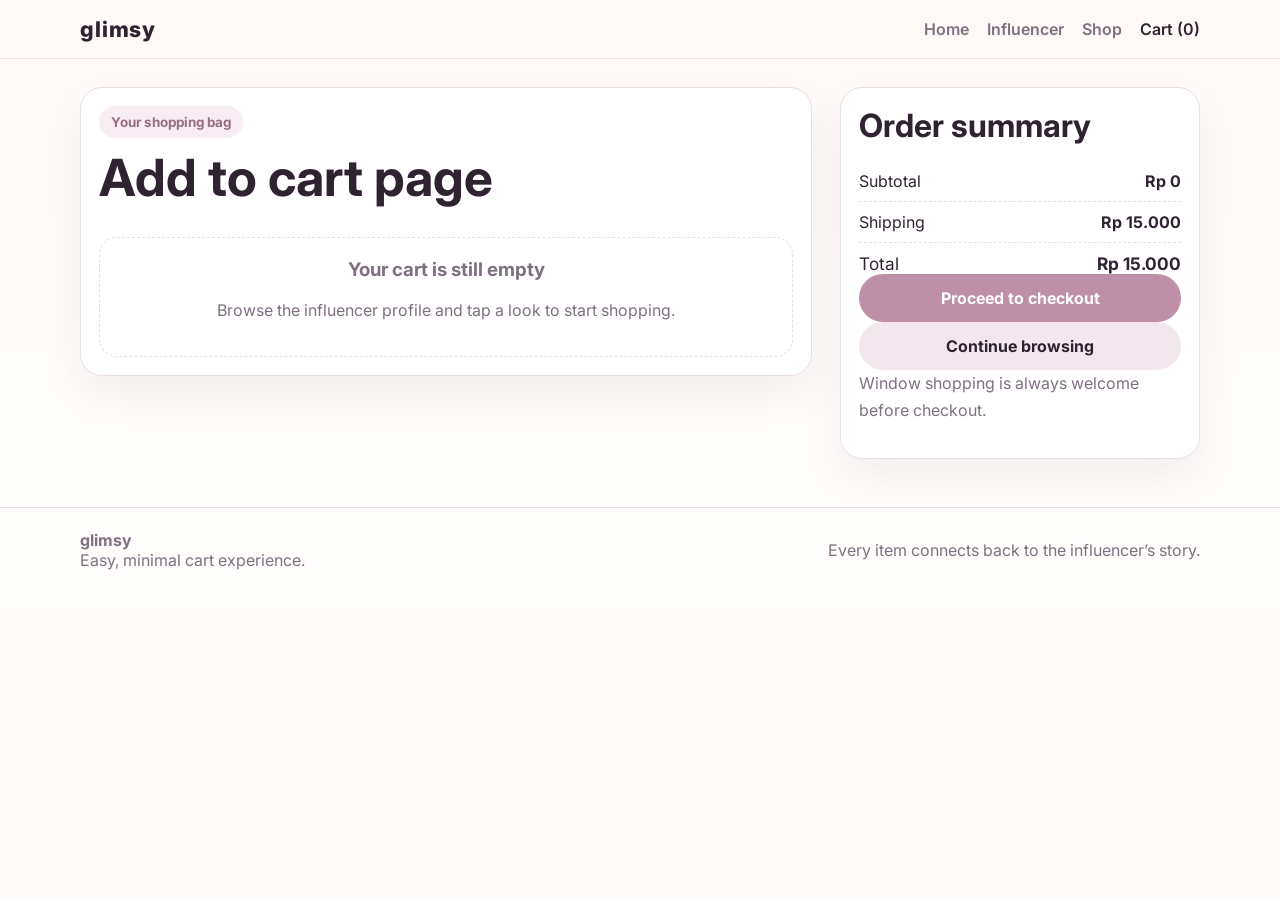
==== cart.html @ c7104695 "Initial commit — Glimsy influencer fashion marketplace" ====
<!DOCTYPE html>
<html lang="en">
  <head>
    <meta charset="UTF-8" />
    <meta name="viewport" content="width=device-width, initial-scale=1.0" />
    <title>Add to Cart | Glimsy</title>
    <link rel="preconnect" href="https://fonts.googleapis.com" />
    <link rel="preconnect" href="https://fonts.gstatic.com" crossorigin />
    <link
      href="https://fonts.googleapis.com/css2?family=Inter:wght@400;500;600;700;800&display=swap"
      rel="stylesheet"
    />
    <link rel="stylesheet" href="styles.css" />
  </head>
  <body data-page="cart">
    <header class="site-header">
      <div class="container nav-wrap">
        <a class="brand" href="index.html">glimsy</a>
        <nav class="nav-links">
          <a href="index.html">Home</a>
          <a href="influencers.html">Influencer</a>
          <a href="shop.html">Shop</a>
          <a href="cart.html" class="active">Cart (<span data-cart-count>0</span>)</a>
        </nav>
      </div>
    </header>

    <main class="page-shell">
      <div class="container two-column-layout">
        <section class="panel-card">
          <div class="section-heading">
            <div>
              <span class="eyebrow">Your shopping bag</span>
              <h1>Add to cart page</h1>
            </div>
          </div>
          <div id="cart-items" class="cart-items"></div>
        </section>

        <aside class="panel-card summary-card">
          <h2>Order summary</h2>
          <div class="summary-row"><span>Subtotal</span><strong id="subtotal-value">Rp0</strong></div>
          <div class="summary-row"><span>Shipping</span><strong id="shipping-value">Rp15.000</strong></div>
          <div class="summary-row total"><span>Total</span><strong id="total-value">Rp15.000</strong></div>
          <a class="btn btn-primary full-width" href="checkout.html">Proceed to checkout</a>
          <a class="btn btn-secondary full-width" href="influencers.html">Continue browsing</a>
          <p class="subtle-note">Window shopping is always welcome before checkout.</p>
        </aside>
      </div>
    </main>

    <footer class="site-footer">
      <div class="container footer-wrap">
        <div>
          <strong>glimsy</strong>
          <p>Easy, minimal cart experience.</p>
        </div>
        <p>Every item connects back to the influencer’s story.</p>
      </div>
    </footer>

    <script src="script.js"></script>
  </body>
</html>
---- styles.css ----
:root {
  --bg: #fffaf8;
  --card: #ffffff;
  --text: #2f2331;
  --muted: #7f7081;
  --line: #ebdde6;
  --primary: #bf8fa8;
  --primary-dark: #9f7088;
  --secondary: #f3e7ee;
  --shadow: 0 18px 40px rgba(113, 86, 104, 0.08);
  --radius: 22px;
}

* {
  box-sizing: border-box;
}

html {
  scroll-behavior: smooth;
}

body {
  margin: 0;
  font-family: "Inter", sans-serif;
  background: linear-gradient(180deg, #fffaf8 0%, #fffdfc 100%);
  color: var(--text);
}

a {
  color: inherit;
  text-decoration: none;
}

img {
  max-width: 100%;
}

.container {
  width: min(1120px, calc(100% - 32px));
  margin: 0 auto;
}

.site-header {
  position: sticky;
  top: 0;
  z-index: 20;
  backdrop-filter: blur(14px);
  background: rgba(255, 250, 248, 0.9);
  border-bottom: 1px solid rgba(235, 221, 230, 0.8);
}

/* ─── Signup Discount Bar ───────────────────────────────────────────────── */
.signup-bar {
  background: linear-gradient(90deg, #2d1b2e 0%, #4a2040 50%, #2d1b2e 100%);
  color: white;
  position: relative;
  z-index: 30;
  overflow: hidden;
}

.signup-bar::before {
  content: '';
  position: absolute;
  inset: 0;
  background: repeating-linear-gradient(
    90deg,
    rgba(255,255,255,0.03) 0px,
    rgba(255,255,255,0.03) 1px,
    transparent 1px,
    transparent 60px
  );
  pointer-events: none;
}

.signup-bar-inner {
  display: flex;
  align-items: center;
  justify-content: center;
  gap: 20px;
  padding: 12px 52px 12px 20px;
  max-width: 1100px;
  margin: 0 auto;
  flex-wrap: wrap;
  position: relative;
}

.signup-bar-text {
  display: flex;
  align-items: center;
  gap: 10px;
  font-size: 0.88rem;
  white-space: nowrap;
  flex-shrink: 0;
}

.signup-bar-tag {
  background: rgba(255,255,255,0.15);
  border: 1px solid rgba(255,255,255,0.3);
  padding: 3px 10px;
  border-radius: 999px;
  font-size: 0.72rem;
  font-weight: 700;
  letter-spacing: 0.08em;
  text-transform: uppercase;
  white-space: nowrap;
}

.signup-bar-form {
  display: flex;
  gap: 8px;
  flex-shrink: 0;
}

.signup-bar-input {
  padding: 9px 16px;
  border-radius: 999px;
  border: 1.5px solid rgba(255,255,255,0.3);
  background: rgba(255,255,255,0.1);
  color: white;
  font-size: 0.84rem;
  font-family: inherit;
  width: 210px;
  outline: none;
  transition: border-color 0.2s, background 0.2s;
}

.signup-bar-input::placeholder {
  color: rgba(255,255,255,0.5);
}

.signup-bar-input:focus {
  border-color: rgba(255,255,255,0.65);
  background: rgba(255,255,255,0.16);
}

.signup-bar-btn {
  padding: 9px 20px;
  border-radius: 999px;
  border: none;
  background: white;
  color: #2d1b2e;
  font-size: 0.84rem;
  font-weight: 800;
  cursor: pointer;
  font-family: inherit;
  white-space: nowrap;
  transition: background 0.2s, transform 0.15s;
}

.signup-bar-btn:hover {
  background: #f8edf2;
  transform: scale(1.03);
}

.signup-bar-close {
  position: absolute;
  right: 14px;
  top: 50%;
  transform: translateY(-50%);
  background: none;
  border: none;
  color: rgba(255,255,255,0.6);
  font-size: 1.4rem;
  cursor: pointer;
  line-height: 1;
  padding: 4px;
  transition: color 0.2s;
  font-family: inherit;
}

.signup-bar-close:hover {
  color: white;
}

.signup-bar-success {
  display: none;
  align-items: center;
  justify-content: center;
  gap: 16px;
  padding: 12px 52px 12px 20px;
  max-width: 1100px;
  margin: 0 auto;
  font-size: 0.9rem;
  position: relative;
}

.signup-bar-success strong {
  background: rgba(255,255,255,0.18);
  padding: 2px 10px;
  border-radius: 6px;
  letter-spacing: 0.04em;
}

.signup-bar.dismissed {
  display: none;
}

.signup-bar.show-success .signup-bar-inner {
  display: none;
}

.signup-bar.show-success .signup-bar-success {
  display: flex;
}

@media (max-width: 640px) {
  .signup-bar-text { font-size: 0.8rem; }
  .signup-bar-input { width: 150px; font-size: 0.8rem; }
  .signup-bar-btn { font-size: 0.78rem; padding: 8px 14px; }
}

.nav-wrap {
  display: flex;
  justify-content: space-between;
  align-items: center;
  padding: 16px 0;
  gap: 16px;
}

.brand {
  font-size: 1.35rem;
  font-weight: 800;
  letter-spacing: 0.04em;
  text-transform: lowercase;
}

.nav-links {
  display: flex;
  gap: 18px;
  flex-wrap: wrap;
  align-items: center;
}

.nav-links a {
  color: var(--muted);
  font-weight: 600;
}

.nav-links a.active,
.nav-links a:hover {
  color: var(--text);
}

.hero-section {
  padding: 56px 0 32px;
}

.hero-grid,
.two-column-layout,
.product-layout {
  display: grid;
  gap: 28px;
}

.hero-grid {
  grid-template-columns: 1.2fr 0.8fr;
  align-items: center;
}

h1,
h2,
h3,
p {
  margin-top: 0;
}

h1 {
  font-size: clamp(2.3rem, 4vw, 3.6rem);
  line-height: 1.08;
  margin-bottom: 14px;
}

h2 {
  font-size: clamp(1.6rem, 2.5vw, 2.2rem);
  margin-bottom: 8px;
}

.lead,
.product-copy,
.profile-bio,
.card-copy p,
.step-card p,
.reel-card p,
.subtle-note,
.thank-you-card p {
  color: var(--muted);
  line-height: 1.7;
}

.eyebrow {
  display: inline-flex;
  align-items: center;
  gap: 8px;
  padding: 8px 12px;
  border-radius: 999px;
  background: #f8edf2;
  color: #996d84;
  font-size: 0.84rem;
  font-weight: 700;
  margin-bottom: 12px;
}

.cta-row,
.stats-row,
.chip-row,
.meta-row,
.footer-wrap,
.thumb-row,
.size-row,
.tab-row {
  display: flex;
  flex-wrap: wrap;
  gap: 12px;
}

.cta-row.center {
  justify-content: center;
}

.btn {
  border: 0;
  border-radius: 999px;
  padding: 14px 18px;
  font-weight: 700;
  cursor: pointer;
  transition: 0.2s ease;
  display: inline-flex;
  align-items: center;
  justify-content: center;
}

.btn:hover {
  transform: translateY(-1px);
}

.btn-primary {
  background: var(--primary);
  color: white;
}

.btn-primary:hover {
  background: var(--primary-dark);
}

.btn-secondary {
  background: var(--secondary);
  color: var(--text);
}

.full-width {
  width: 100%;
}

.stat-card,
.feed-card,
.creator-card,
.step-card,
.panel-card,
.reel-card,
.thank-you-card,
.note-box {
  background: var(--card);
  border: 1px solid var(--line);
  border-radius: var(--radius);
  box-shadow: var(--shadow);
}

.stats-row {
  margin-top: 22px;
}

.stat-card {
  flex: 1 1 160px;
  padding: 16px;
}

.stat-card strong {
  display: block;
  font-size: 1.25rem;
  margin-bottom: 4px;
}

.phone-mockup {
  background: linear-gradient(135deg, #f9edf3, #fffdf9);
  border-radius: 34px;
  padding: 18px;
  box-shadow: var(--shadow);
}

.phone-screen {
  min-height: 460px;
  border-radius: 26px;
  background: #fff;
  padding: 18px;
  border: 1px solid var(--line);
}

.mini-story-card {
  min-height: 220px;
  border-radius: 22px;
  padding: 18px;
  display: flex;
  flex-direction: column;
  justify-content: flex-end;
  color: #4f3245;
}

.mini-grid {
  display: grid;
  grid-template-columns: repeat(2, 1fr);
  gap: 10px;
  margin-top: 14px;
}

.mini-tile {
  background: #fbf4f7;
  border-radius: 16px;
  padding: 18px 12px;
  text-align: center;
  border: 1px solid var(--line);
  font-weight: 700;
}

.section-block {
  padding: 28px 0 34px;
}

.section-block.compact {
  padding-top: 20px;
}

.section-heading {
  display: flex;
  justify-content: space-between;
  align-items: end;
  gap: 12px;
  margin-bottom: 18px;
}

.section-heading.centered {
  justify-content: center;
  text-align: center;
}

.text-link {
  color: var(--primary-dark);
  font-weight: 700;
}

.chip,
.tab,
.size-pill {
  padding: 9px 14px;
  border-radius: 999px;
  border: 1px solid var(--line);
  background: #fff;
  color: var(--muted);
  font-weight: 600;
}

.chip.active,
.tab.active,
.size-pill.active {
  background: #f8edf2;
  color: #8f5f77;
  border-color: #efd8e4;
}

.card-grid {
  display: grid;
  gap: 18px;
}

.card-grid.three-col,
.reels-grid,
.steps-grid {
  grid-template-columns: repeat(3, minmax(0, 1fr));
}

.feed-card,
.look-card {
  overflow: hidden;
}

.visual,
.product-visual,
.reel-thumb,
.thumb-card {
  border-radius: 18px;
  min-height: 170px;
  position: relative;
}

.visual,
.product-visual,
.reel-thumb,
.thumb-card {
  border: 1px solid rgba(255, 255, 255, 0.6);
}

/* Portrait 9:16 card — used for look cards, Instagram grid, video thumbs */
.portrait-card {
  aspect-ratio: 9 / 16;
  min-height: unset !important;
  display: flex;
  flex-direction: column;
  justify-content: space-between;
  padding: 12px;
  overflow: hidden;
  position: relative;
}

/* Full-bleed photo inside a portrait card */
.card-photo {
  position: absolute;
  inset: 0;
  width: 100%;
  height: 100%;
  object-fit: cover;
  object-position: center top;
  border-radius: inherit;
  display: block;
  z-index: 0;
  max-width: unset;
}

/* Soft vignette overlay so text stays readable on photos */
.visual.portrait-card::after,
.video-thumb.portrait-card::after,
.ig-card::after {
  content: '';
  position: absolute;
  inset: 0;
  background: linear-gradient(
    180deg,
    rgba(0,0,0,0.14) 0%,
    transparent 30%,
    transparent 55%,
    rgba(0,0,0,0.32) 100%
  );
  border-radius: inherit;
  pointer-events: none;
  z-index: 1;
}

/* Badges and labels always above photo + overlay */
.portrait-card .badge,
.portrait-card .look-label,
.portrait-card .play-icon,
.portrait-card .video-duration,
.ig-card .badge,
.ig-card .ig-meta,
.ig-card .ig-product-strip {
  position: relative;
  z-index: 2;
}

.look-label {
  display: inline-flex;
  align-self: flex-start;
  padding: 5px 10px;
  border-radius: 999px;
  background: rgba(255, 255, 255, 0.86);
  font-size: 0.75rem;
  font-weight: 800;
  color: var(--text);
}

/* Instagram grid — 3 portrait columns */
.ig-grid {
  display: grid;
  grid-template-columns: repeat(3, minmax(0, 1fr));
  gap: 10px;
}

.ig-card {
  aspect-ratio: 1 / 1;
  border-radius: 18px;
  display: flex;
  flex-direction: column;
  justify-content: space-between;
  padding: 10px;
  overflow: hidden;
  cursor: pointer;
  position: relative;
  transition: transform 0.2s ease, box-shadow 0.2s ease;
  text-decoration: none;
}

.ig-card:hover {
  transform: translateY(-3px);
  box-shadow: 0 22px 44px rgba(113, 86, 104, 0.14);
}

.ig-card:hover .ig-product-strip {
  opacity: 1;
  transform: translateY(0);
}

.ig-badge {
  align-self: flex-start;
}

/* Stronger gradient for the product strip readability */
.ig-card::after {
  background: linear-gradient(
    180deg,
    rgba(0,0,0,0.18) 0%,
    transparent 28%,
    transparent 42%,
    rgba(0,0,0,0.68) 100%
  ) !important;
}

.ig-product-strip {
  display: flex;
  align-items: flex-end;
  justify-content: space-between;
  gap: 8px;
  opacity: 0;
  transform: translateY(6px);
  transition: opacity 0.25s ease, transform 0.25s ease;
}

/* Always show strip on touch devices */
@media (hover: none) {
  .ig-product-strip {
    opacity: 1;
    transform: none;
  }
}

.ig-product-info {
  display: flex;
  flex-direction: column;
  gap: 2px;
  min-width: 0;
}

.ig-product-name {
  font-size: 0.8rem;
  font-weight: 700;
  color: white;
  text-shadow: 0 1px 6px rgba(0,0,0,0.5);
  white-space: nowrap;
  overflow: hidden;
  text-overflow: ellipsis;
  max-width: 120px;
  display: block;
}

.ig-product-price {
  font-size: 0.76rem;
  font-weight: 800;
  color: rgba(255,255,255,0.92);
  text-shadow: 0 1px 4px rgba(0,0,0,0.4);
}

.ig-shop-pill {
  flex-shrink: 0;
  background: white;
  color: var(--text);
  font-size: 0.7rem;
  font-weight: 800;
  padding: 5px 11px;
  border-radius: 999px;
  white-space: nowrap;
  box-shadow: 0 2px 8px rgba(0,0,0,0.18);
}

/* Look tabs — tab content visibility */
.tab-content-hidden {
  display: none !important;
}

/* Videos grid */
.videos-grid {
  display: grid;
  grid-template-columns: repeat(3, minmax(0, 1fr));
  gap: 18px;
}

.video-card {
  background: var(--card);
  border: 1px solid var(--line);
  border-radius: var(--radius);
  overflow: hidden;
  box-shadow: var(--shadow);
}

/* video-thumb is now an <a> tag — keep it block + no underline */
.video-thumb {
  display: flex;
  text-decoration: none;
  position: relative;
}

.video-duration {
  position: absolute;
  bottom: 12px;
  right: 12px;
  background: rgba(47, 35, 49, 0.7);
  color: white;
  font-size: 0.76rem;
  font-weight: 700;
  padding: 4px 9px;
  border-radius: 999px;
}

.card-copy,
.creator-card,
.step-card,
.panel-card,
.thank-you-card,
.reel-card {
  padding: 18px;
}

.badge {
  display: inline-flex;
  padding: 7px 10px;
  border-radius: 999px;
  background: rgba(255, 255, 255, 0.86);
  font-size: 0.75rem;
  font-weight: 800;
  margin: 12px;
}

.creator-card {
  text-align: center;
}

.creator-avatar {
  width: 68px;
  height: 68px;
  border-radius: 50%;
  margin: 0 auto 14px;
  display: grid;
  place-items: center;
  font-weight: 800;
  background: linear-gradient(135deg, #f3dbe6, #fff8fa);
  color: #875d74;
}

.creator-avatar.alt {
  background: linear-gradient(135deg, #e9e4f6, #fbf9ff);
}

.creator-avatar.soft {
  background: linear-gradient(135deg, #f4ecdf, #fffdfa);
}

.meta-row {
  justify-content: center;
  color: var(--muted);
  font-size: 0.92rem;
}

.tinted-section {
  background: linear-gradient(180deg, rgba(248, 237, 242, 0.45), rgba(255, 250, 248, 0));
}

.steps-grid {
  display: grid;
  gap: 18px;
}

.step-card span {
  display: inline-grid;
  width: 36px;
  height: 36px;
  place-items: center;
  border-radius: 50%;
  background: #f7ebf1;
  color: #91657c;
  font-weight: 800;
  margin-bottom: 10px;
}

.site-footer {
  border-top: 1px solid var(--line);
  margin-top: 30px;
}

.footer-wrap {
  justify-content: space-between;
  align-items: center;
  padding: 22px 0 28px;
  color: var(--muted);
}

.page-shell {
  padding: 28px 0 18px;
}

/* ─── Hero Banner Slider ───────────────────────────────────────────────── */
.hero-slider {
  position: relative;
  height: 440px;
  overflow: hidden;
  cursor: pointer;
  background: linear-gradient(135deg, #f8dfe9, #faf6ef);
}

.hero-slides {
  display: flex;
  height: 100%;
  transition: transform 0.6s cubic-bezier(0.4, 0, 0.2, 1);
  will-change: transform;
}

.hero-slide {
  min-width: 100%;
  height: 100%;
  position: relative;
  text-decoration: none;
  display: block;
  overflow: hidden;
}

.hero-slide-img {
  position: absolute;
  inset: 0;
  width: 100%;
  height: 100%;
  object-fit: cover;
  object-position: center 35%;
  max-width: unset;
  display: block;
  transition: transform 0.6s ease;
}

.hero-slide:hover .hero-slide-img {
  transform: scale(1.03);
}

.hero-slide-overlay {
  position: absolute;
  inset: 0;
  background: linear-gradient(
    to bottom,
    rgba(0,0,0,0.04) 0%,
    rgba(0,0,0,0.08) 35%,
    rgba(0,0,0,0.52) 80%,
    rgba(0,0,0,0.64) 100%
  );
}

.hero-slide-content {
  position: absolute;
  bottom: 0;
  left: 0;
  right: 0;
  padding: 32px 36px;
  z-index: 2;
}

.hero-slide-tag {
  display: inline-flex;
  background: rgba(255,255,255,0.2);
  backdrop-filter: blur(10px);
  border: 1px solid rgba(255,255,255,0.4);
  color: white;
  font-size: 0.75rem;
  font-weight: 700;
  padding: 5px 14px;
  border-radius: 999px;
  letter-spacing: 0.1em;
  text-transform: uppercase;
  margin-bottom: 11px;
}

.hero-slide-title {
  font-size: clamp(1.6rem, 3.5vw, 2.5rem);
  font-weight: 800;
  color: white;
  margin: 0 0 7px;
  text-shadow: 0 2px 14px rgba(0,0,0,0.3);
  line-height: 1.15;
}

.hero-slide-sub {
  font-size: 0.96rem;
  color: rgba(255,255,255,0.88);
  margin: 0 0 20px;
  text-shadow: 0 1px 6px rgba(0,0,0,0.25);
}

.hero-slide-btn {
  display: inline-flex;
  align-items: center;
  gap: 6px;
  background: white;
  color: var(--text);
  font-size: 0.88rem;
  font-weight: 700;
  padding: 11px 24px;
  border-radius: 999px;
  transition: background 0.2s, transform 0.2s;
  box-shadow: 0 4px 16px rgba(0,0,0,0.18);
}

.hero-slide:hover .hero-slide-btn {
  background: #f8edf2;
  transform: translateX(3px);
}

.hero-prev,
.hero-next {
  position: absolute;
  top: 50%;
  transform: translateY(-50%);
  width: 44px;
  height: 44px;
  border-radius: 50%;
  background: rgba(255,255,255,0.18);
  backdrop-filter: blur(10px);
  border: 1.5px solid rgba(255,255,255,0.45);
  color: white;
  font-size: 1.8rem;
  cursor: pointer;
  display: grid;
  place-items: center;
  z-index: 10;
  transition: background 0.2s, transform 0.2s;
  line-height: 1;
  padding: 0;
}

.hero-prev { left: 18px; }
.hero-next { right: 18px; }

.hero-prev:hover,
.hero-next:hover {
  background: rgba(255,255,255,0.35);
  border-color: white;
}

.hero-prev:hover { transform: translateY(-50%) translateX(-2px); }
.hero-next:hover { transform: translateY(-50%) translateX(2px); }

.hero-dots {
  position: absolute;
  bottom: 20px;
  right: 30px;
  display: flex;
  gap: 7px;
  z-index: 10;
}

.hero-dot {
  width: 8px;
  height: 8px;
  border-radius: 50%;
  border: 1.5px solid rgba(255,255,255,0.65);
  background: rgba(255,255,255,0.28);
  cursor: pointer;
  padding: 0;
  transition: background 0.25s, transform 0.25s, width 0.25s;
}

.hero-dot.active {
  background: white;
  width: 22px;
  border-radius: 999px;
  border-color: white;
}

.profile-hero {
  overflow: hidden;
  border-radius: 28px;
  background: #fff;
  border: 1px solid var(--line);
  box-shadow: var(--shadow);
}

.profile-box {
  display: grid;
  grid-template-columns: auto 1fr;
  gap: 22px;
  padding: 24px;
  align-items: center;
}

.profile-avatar-large {
  width: 120px;
  height: 120px;
  margin: 0;
  border: 4px solid #fff;
  overflow: hidden;
  border-radius: 50%;
  flex-shrink: 0;
  align-self: center;
  box-shadow: 0 4px 18px rgba(0,0,0,0.12);
}

.profile-avatar-large img {
  width: 100%;
  height: 100%;
  object-fit: cover;
  object-position: center center;
  border-radius: 50%;
  display: block;
}

.title-row {
  display: flex;
  justify-content: space-between;
  gap: 16px;
  align-items: start;
}

.profile-stats {
  display: flex;
  gap: 16px;
  flex-wrap: wrap;
  color: var(--muted);
  margin: 8px 0;
}

.reels-grid {
  display: grid;
  gap: 18px;
}

.reel-thumb {
  min-height: 230px;
  display: grid;
  place-items: center;
}

.play-icon {
  width: 56px;
  height: 56px;
  border-radius: 50%;
  display: grid;
  place-items: center;
  background: rgba(255, 255, 255, 0.88);
  font-weight: 800;
  color: #835f72;
}

.product-layout {
  grid-template-columns: 1.1fr 0.9fr;
  align-items: start;
}

.product-visual {
  min-height: 420px;
}

.thumb-row {
  margin-top: 12px;
}

.thumb-card {
  flex: 1;
  min-height: 86px;
}

.product-details {
  background: #fff;
  border: 1px solid var(--line);
  border-radius: 28px;
  padding: 22px;
  box-shadow: var(--shadow);
}

.price-tag {
  font-size: 1.4rem;
  font-weight: 800;
  margin-bottom: 12px;
}

.meta-list {
  display: grid;
  gap: 10px;
  color: var(--muted);
  margin: 18px 0;
}

.cta-column {
  display: grid;
  gap: 10px;
  margin: 18px 0;
}

.two-column-layout {
  grid-template-columns: 1fr 360px;
  align-items: start;
}

.cart-items,
.checkout-summary {
  display: grid;
  gap: 12px;
}

.cart-item,
.summary-item {
  display: flex;
  justify-content: space-between;
  gap: 16px;
  padding: 14px;
  border-radius: 16px;
  background: #fcf7f9;
  border: 1px solid #f0e1e8;
}

.summary-card h2 {
  margin-bottom: 16px;
}

.summary-row {
  display: flex;
  justify-content: space-between;
  padding: 10px 0;
  border-bottom: 1px dashed var(--line);
}

.summary-row.total {
  font-size: 1.08rem;
  border-bottom: 0;
  padding-bottom: 0;
}

.checkout-form {
  display: grid;
  gap: 16px;
}

.form-grid {
  display: grid;
  grid-template-columns: repeat(2, minmax(0, 1fr));
  gap: 14px;
}

label {
  display: grid;
  gap: 8px;
  font-weight: 600;
}

input,
textarea,
select {
  width: 100%;
  border-radius: 14px;
  border: 1px solid var(--line);
  padding: 13px 14px;
  font: inherit;
  background: #fff;
}

.thank-you-card {
  max-width: 720px;
  margin: 20px auto;
  text-align: center;
}

.success-badge {
  width: 62px;
  height: 62px;
  border-radius: 50%;
  margin: 0 auto 12px;
  display: grid;
  place-items: center;
  background: #f3e8ee;
  color: #8e6278;
  font-size: 1.4rem;
  font-weight: 800;
}

.order-box {
  display: grid;
  grid-template-columns: repeat(2, minmax(0, 1fr));
  gap: 12px;
  margin: 18px 0 22px;
}

.order-box > div {
  background: #fcf6f9;
  border: 1px solid var(--line);
  border-radius: 16px;
  padding: 14px;
}

.narrow-wrap {
  width: min(860px, calc(100% - 32px));
  margin: 0 auto;
}

.empty-state {
  padding: 20px;
  text-align: center;
  color: var(--muted);
  border: 1px dashed var(--line);
  border-radius: 18px;
}

.rose-gradient {
  background: linear-gradient(135deg, #f2cfdc, #fdf6f9);
}

.blush-gradient {
  background: linear-gradient(135deg, #edd6e3, #fff9fb);
}

.cream-gradient {
  background: linear-gradient(135deg, #f7ecdf, #fffdf8);
}

.mauve-gradient {
  background: linear-gradient(135deg, #e7dff1, #fcfbff);
}

.sage-gradient {
  background: linear-gradient(135deg, #e2ebdf, #fbfefb);
}

.sand-gradient {
  background: linear-gradient(135deg, #f2e7de, #fffdf9);
}

/* ─── Promo Banner ──────────────────────────────────────────────────────── */
.promo-banner-wrap {
  margin-bottom: 0;
}

.promo-banner {
  border-radius: var(--radius);
  background: linear-gradient(135deg, #c46e98, #bf8fa8 45%, #8fa0c4);
  padding: 22px 28px;
  position: relative;
  overflow: hidden;
  box-shadow: 0 8px 28px rgba(191, 143, 168, 0.35);
}

.promo-banner::before {
  content: '';
  position: absolute;
  top: 0;
  left: -100%;
  width: 60%;
  height: 100%;
  background: linear-gradient(90deg, transparent, rgba(255,255,255,0.18), transparent);
  animation: promo-shimmer 3.5s ease-in-out infinite;
  pointer-events: none;
}

@keyframes promo-shimmer {
  0%   { left: -100%; }
  100% { left: 200%; }
}

.promo-display {
  display: flex;
  align-items: center;
  gap: 16px;
}

.promo-left {
  display: flex;
  align-items: center;
  gap: 14px;
  flex: 1;
  min-width: 0;
}

.promo-icon {
  font-size: 2rem;
  flex-shrink: 0;
  line-height: 1;
}

.promo-main {
  font-size: 1.15rem;
  font-weight: 800;
  color: white;
  margin: 0 0 3px;
  letter-spacing: 0.03em;
  text-shadow: 0 1px 4px rgba(0,0,0,0.2);
  white-space: nowrap;
}

.promo-sub {
  font-size: 0.86rem;
  color: rgba(255,255,255,0.88);
  margin: 0;
  text-shadow: 0 1px 3px rgba(0,0,0,0.15);
}

.promo-cta-btn {
  background: rgba(255,255,255,0.22);
  border: 1.5px solid rgba(255,255,255,0.7);
  color: white;
  font-weight: 700;
  font-size: 0.86rem;
  padding: 9px 20px;
  border-radius: 999px;
  cursor: pointer;
  white-space: nowrap;
  transition: background 0.2s, transform 0.15s;
  backdrop-filter: blur(4px);
  flex-shrink: 0;
}

.promo-cta-btn:hover {
  background: rgba(255,255,255,0.34);
  transform: scale(1.03);
}

.promo-edit-btn {
  background: none;
  border: none;
  color: rgba(255,255,255,0.72);
  font-size: 1rem;
  cursor: pointer;
  padding: 7px 9px;
  border-radius: 10px;
  transition: color 0.2s, background 0.2s;
  flex-shrink: 0;
}

.promo-edit-btn:hover {
  color: white;
  background: rgba(255,255,255,0.18);
}

.promo-editor {
  display: none;
  margin-top: 18px;
  background: rgba(255,255,255,0.14);
  border-radius: 16px;
  padding: 18px;
  backdrop-filter: blur(8px);
  gap: 14px;
  flex-direction: column;
}

.promo-editor.open {
  display: flex;
}

.promo-type-row {
  display: flex;
  gap: 10px;
}

.promo-type-btn {
  flex: 1;
  padding: 9px 14px;
  border-radius: 999px;
  border: 1.5px solid rgba(255,255,255,0.5);
  background: transparent;
  color: rgba(255,255,255,0.82);
  font-weight: 600;
  font-size: 0.85rem;
  cursor: pointer;
  transition: all 0.2s;
}

.promo-type-btn.active {
  background: rgba(255,255,255,0.28);
  border-color: white;
  color: white;
}

.promo-inputs {
  display: flex;
  flex-direction: column;
  gap: 10px;
}

.promo-input {
  width: 100%;
  padding: 10px 16px;
  border-radius: 12px;
  border: 1.5px solid rgba(255,255,255,0.45);
  background: rgba(255,255,255,0.18);
  color: white;
  font-size: 0.9rem;
  font-weight: 500;
  outline: none;
  box-sizing: border-box;
  transition: border-color 0.2s, background 0.2s;
  font-family: inherit;
}

.promo-input::placeholder {
  color: rgba(255,255,255,0.55);
}

.promo-input:focus {
  border-color: white;
  background: rgba(255,255,255,0.26);
}

.promo-editor-btns {
  display: flex;
  gap: 10px;
}

.promo-save-btn {
  background: rgba(255,255,255,0.9);
  color: #8a4a70;
  border: none;
  border-radius: 999px;
  padding: 9px 22px;
  font-weight: 700;
  font-size: 0.88rem;
  cursor: pointer;
  transition: background 0.2s;
  font-family: inherit;
}

.promo-save-btn:hover {
  background: white;
}

.promo-cancel-btn {
  background: transparent;
  color: rgba(255,255,255,0.82);
  border: 1.5px solid rgba(255,255,255,0.45);
  border-radius: 999px;
  padding: 9px 22px;
  font-weight: 600;
  font-size: 0.88rem;
  cursor: pointer;
  transition: all 0.2s;
  font-family: inherit;
}

.promo-cancel-btn:hover {
  border-color: white;
  color: white;
}

/* ─── Shop Page ───────────────────────────────────────────────── */
.shop-page-header {
  padding: 40px 0 0;
  margin-bottom: 28px;
}

.shop-page-header h1 {
  font-size: 2rem;
  font-weight: 800;
  margin: 0 0 4px;
}

.shop-page-header p {
  color: #9a7a8a;
  font-size: 0.95rem;
  margin: 0;
}

.shop-page-header a {
  color: var(--primary);
  text-decoration: none;
  font-weight: 600;
}

.shop-toolbar {
  display: flex;
  align-items: center;
  justify-content: space-between;
  gap: 12px;
  flex-wrap: wrap;
  margin-bottom: 16px;
}

.cat-filters {
  display: flex;
  gap: 8px;
  flex-wrap: wrap;
}

.cat-pill {
  padding: 9px 20px;
  border-radius: 999px;
  border: 1.5px solid var(--line);
  background: white;
  color: var(--text);
  font-size: 0.875rem;
  font-weight: 600;
  cursor: pointer;
  transition: all 0.2s;
  font-family: inherit;
}

.cat-pill.active,
.cat-pill:hover {
  background: var(--primary);
  border-color: var(--primary);
  color: white;
}

.shop-sort select {
  padding: 9px 14px;
  border-radius: 10px;
  border: 1.5px solid var(--line);
  background: white;
  font-size: 0.875rem;
  color: var(--text);
  font-family: inherit;
  cursor: pointer;
  outline: none;
  transition: border-color 0.2s;
}

.shop-sort select:focus {
  border-color: var(--primary);
}

.shop-count {
  font-size: 0.84rem;
  color: #9a7a8a;
  margin: 0 0 20px;
}

.shop-grid {
  display: grid;
  grid-template-columns: repeat(4, 1fr);
  gap: 22px;
  margin-bottom: 64px;
}

.shop-card {
  display: block;
  text-decoration: none;
  color: var(--text);
  border-radius: 18px;
  overflow: hidden;
  background: white;
  border: 1px solid var(--line);
  box-shadow: var(--shadow);
  transition: transform 0.22s, box-shadow 0.22s;
}

.shop-card:hover {
  transform: translateY(-5px);
  box-shadow: 0 12px 36px rgba(191, 143, 168, 0.2);
}

.shop-card-img-wrap {
  position: relative;
  aspect-ratio: 3 / 4;
  overflow: hidden;
  background: linear-gradient(135deg, #f8dfe9, #faf6ef);
}

.shop-card-img {
  width: 100%;
  height: 100%;
  object-fit: cover;
  object-position: center top;
  display: block;
  transition: transform 0.38s ease;
}

.shop-card:hover .shop-card-img {
  transform: scale(1.07);
}

.shop-disc-badge {
  position: absolute;
  top: 10px;
  left: 10px;
  background: #e53935;
  color: white;
  font-size: 0.72rem;
  font-weight: 800;
  padding: 4px 10px;
  border-radius: 999px;
  letter-spacing: 0.05em;
  z-index: 2;
  pointer-events: none;
}

.shop-type-badge {
  position: absolute;
  top: 10px;
  right: 10px;
  background: rgba(255, 255, 255, 0.9);
  backdrop-filter: blur(6px);
  color: var(--text);
  font-size: 0.7rem;
  font-weight: 700;
  padding: 4px 10px;
  border-radius: 999px;
  z-index: 2;
  pointer-events: none;
}

.shop-card-info {
  padding: 14px 16px 18px;
}

.shop-card-cat {
  font-size: 0.74rem;
  font-weight: 700;
  color: var(--primary);
  text-transform: uppercase;
  letter-spacing: 0.08em;
  margin: 0 0 5px;
}

.shop-card-name {
  font-size: 0.96rem;
  font-weight: 700;
  margin: 0 0 8px;
  line-height: 1.3;
  color: var(--text);
}

.shop-card-stars {
  display: flex;
  align-items: center;
  gap: 4px;
  margin-bottom: 10px;
}

.shop-star {
  font-size: 0.82rem;
  color: #d9d9d9;
}

.shop-star.filled {
  color: #f59e0b;
}

.stars-count {
  font-size: 0.78rem;
  color: #9a7a8a;
}

.shop-card-price {
  display: flex;
  align-items: center;
  gap: 8px;
  flex-wrap: wrap;
}

.price-now {
  font-size: 1rem;
  font-weight: 800;
  color: var(--text);
}

.price-old {
  font-size: 0.83rem;
  color: #b0929e;
  text-decoration: line-through;
}

/* ─── Product Reviews ─────────────────────────────────────────────────────── */
.reviews-layout {
  display: grid;
  grid-template-columns: 280px 1fr;
  gap: 40px;
  align-items: start;
  margin-top: 8px;
}

/* Summary panel */
.reviews-summary {
  background: white;
  border: 1px solid var(--line);
  border-radius: 20px;
  padding: 28px 24px;
  box-shadow: var(--shadow);
  position: sticky;
  top: 24px;
}

.rev-avg-score {
  font-size: 3.8rem;
  font-weight: 800;
  line-height: 1;
  color: var(--text);
  margin-bottom: 6px;
}

.rev-avg-stars {
  display: flex;
  gap: 4px;
  margin-bottom: 6px;
}

.rev-star {
  font-size: 1.2rem;
  color: #d9d9d9;
}

.rev-star.filled {
  color: #f59e0b;
}

.rev-avg-label {
  font-size: 0.82rem;
  color: #9a7a8a;
  margin-bottom: 22px;
}

.rev-bar-row {
  display: flex;
  align-items: center;
  gap: 10px;
  margin-bottom: 9px;
}

.rev-bar-label {
  font-size: 0.78rem;
  color: var(--text);
  font-weight: 600;
  min-width: 22px;
  display: flex;
  align-items: center;
  gap: 3px;
}

.rev-bar-label .s-icon { color: #f59e0b; font-size: 0.7rem; }

.rev-bar-track {
  flex: 1;
  height: 7px;
  background: #f3e9ef;
  border-radius: 999px;
  overflow: hidden;
}

.rev-bar-fill {
  height: 100%;
  background: linear-gradient(90deg, #f59e0b, #fbbf24);
  border-radius: 999px;
  transition: width 0.5s ease;
}

.rev-bar-count {
  font-size: 0.74rem;
  color: #9a7a8a;
  min-width: 20px;
  text-align: right;
}

/* Review cards */
.reviews-list {
  display: flex;
  flex-direction: column;
  gap: 16px;
}

.review-card {
  background: white;
  border: 1px solid var(--line);
  border-radius: 18px;
  padding: 22px 24px;
  box-shadow: var(--shadow);
}

.review-card-top {
  display: flex;
  align-items: flex-start;
  gap: 14px;
  margin-bottom: 12px;
}

.review-avatar {
  width: 44px;
  height: 44px;
  border-radius: 50%;
  background: linear-gradient(135deg, var(--primary), #dba5c0);
  color: white;
  font-size: 1rem;
  font-weight: 800;
  display: grid;
  place-items: center;
  flex-shrink: 0;
}

.review-meta {
  flex: 1;
  min-width: 0;
}

.review-meta-top {
  display: flex;
  align-items: center;
  justify-content: space-between;
  gap: 10px;
  flex-wrap: wrap;
}

.review-author {
  font-size: 0.92rem;
  font-weight: 700;
  color: var(--text);
}

.review-date {
  font-size: 0.78rem;
  color: #9a7a8a;
}

.review-stars {
  display: flex;
  gap: 2px;
  margin-top: 5px;
}

.r-star {
  font-size: 0.82rem;
  color: #d9d9d9;
}

.r-star.filled {
  color: #f59e0b;
}

.review-verified {
  display: inline-flex;
  align-items: center;
  gap: 4px;
  font-size: 0.72rem;
  color: #16a34a;
  font-weight: 600;
  background: #f0fdf4;
  border: 1px solid #bbf7d0;
  padding: 2px 9px;
  border-radius: 999px;
  margin-top: 6px;
}

.review-body {
  font-size: 0.9rem;
  color: #5a3f50;
  line-height: 1.65;
  margin: 0;
}

/* ─── Influencers Listing Page ──────────────────────────────────────────── */
.inf-list-header {
  padding: 40px 0 0;
  margin-bottom: 28px;
}

.inf-list-header h1 {
  font-size: 2rem;
  font-weight: 800;
  margin: 0 0 5px;
}

.inf-list-header p {
  color: #9a7a8a;
  font-size: 0.96rem;
  margin: 0;
}

.inf-list-toolbar {
  margin-bottom: 16px;
}

.inf-grid {
  display: grid;
  grid-template-columns: repeat(3, 1fr);
  gap: 24px;
  margin-bottom: 64px;
}

/* Influencer card */
.inf-card {
  background: white;
  border: 1px solid var(--line);
  border-radius: 22px;
  overflow: hidden;
  box-shadow: var(--shadow);
  transition: transform 0.22s, box-shadow 0.22s;
  display: flex;
  flex-direction: column;
}

.inf-card:hover {
  transform: translateY(-5px);
  box-shadow: 0 14px 40px rgba(191, 143, 168, 0.18);
}

.inf-card-banner {
  position: relative;
  height: 130px;
  overflow: hidden;
  background: linear-gradient(135deg, #f8dfe9, #faf6ef);
  flex-shrink: 0;
}

.inf-card-banner-img {
  width: 100%;
  height: 100%;
  object-fit: cover;
  object-position: center 35%;
  display: block;
  transition: transform 0.38s ease;
}

.inf-card:hover .inf-card-banner-img {
  transform: scale(1.06);
}

.inf-card-avatar-wrap {
  position: absolute;
  bottom: -28px;
  left: 20px;
  z-index: 2;
}

.inf-card-avatar {
  width: 60px;
  height: 60px;
  border-radius: 50%;
  border: 3px solid white;
  object-fit: cover;
  object-position: center top;
  background: linear-gradient(135deg, var(--primary), #dba5c0);
  display: block;
  box-shadow: 0 4px 12px rgba(0,0,0,0.12);
}

.inf-card-avatar-placeholder {
  width: 60px;
  height: 60px;
  border-radius: 50%;
  border: 3px solid white;
  background: linear-gradient(135deg, var(--primary), #dba5c0);
  color: white;
  font-size: 1.2rem;
  font-weight: 800;
  display: grid;
  place-items: center;
  box-shadow: 0 4px 12px rgba(0,0,0,0.12);
}

.inf-card-body {
  padding: 38px 20px 16px;
  flex: 1;
  display: flex;
  flex-direction: column;
  gap: 0;
}

.inf-card-top-row {
  display: flex;
  align-items: flex-start;
  justify-content: space-between;
  gap: 8px;
  margin-bottom: 6px;
}

.inf-card-name {
  font-size: 1rem;
  font-weight: 800;
  color: var(--text);
  margin: 0;
  line-height: 1.2;
}

.inf-card-handle {
  font-size: 0.78rem;
  color: var(--primary);
  font-weight: 600;
  margin: 2px 0 0;
}

.inf-follow-btn {
  flex-shrink: 0;
  padding: 7px 16px;
  border-radius: 999px;
  border: 1.5px solid var(--primary);
  background: transparent;
  color: var(--primary);
  font-size: 0.78rem;
  font-weight: 700;
  cursor: pointer;
  font-family: inherit;
  transition: all 0.2s;
  white-space: nowrap;
}

.inf-follow-btn.following {
  background: var(--primary);
  color: white;
}

.inf-follow-btn:hover {
  background: var(--primary);
  color: white;
}

.inf-card-stats {
  font-size: 0.78rem;
  color: #9a7a8a;
  margin: 0 0 10px;
  display: flex;
  gap: 10px;
  flex-wrap: wrap;
}

.inf-card-stats strong {
  color: var(--text);
}

.inf-card-niche {
  font-size: 0.82rem;
  color: #7a5a6a;
  margin: 0 0 14px;
  line-height: 1.4;
}

/* 3 top product squares */
.inf-card-products {
  display: grid;
  grid-template-columns: repeat(3, 1fr);
  gap: 5px;
  border-radius: 12px;
  overflow: hidden;
  margin-bottom: 14px;
}

.inf-card-product-img {
  aspect-ratio: 1 / 1;
  object-fit: cover;
  width: 100%;
  display: block;
  transition: transform 0.3s;
}

.inf-card:hover .inf-card-product-img {
  transform: scale(1.06);
}

.inf-card-product-placeholder {
  aspect-ratio: 1 / 1;
  width: 100%;
  display: block;
}

.inf-view-btn {
  display: block;
  text-align: center;
  padding: 10px;
  border-radius: 12px;
  background: #fdf5f8;
  border: 1.5px solid var(--line);
  color: var(--text);
  font-size: 0.84rem;
  font-weight: 700;
  text-decoration: none;
  transition: background 0.2s, border-color 0.2s;
  margin-top: auto;
}

.inf-view-btn:hover {
  background: var(--primary);
  border-color: var(--primary);
  color: white;
}

/* ─── Brand Collaboration Strip ─────────────────────────────────────────── */
.brand-strip-wrap {
  position: relative;
  display: flex;
  align-items: center;
  gap: 0;
}

.brand-strip {
  display: flex;
  gap: 14px;
  overflow-x: auto;
  scroll-behavior: smooth;
  scrollbar-width: none;
  -ms-overflow-style: none;
  padding: 4px 2px 12px;
  flex: 1;
}

.brand-strip::-webkit-scrollbar {
  display: none;
}

.brand-tile {
  position: relative;
  flex-shrink: 0;
  width: calc((100% - 14px * 4) / 5.4);
  min-width: 160px;
  max-width: 220px;
  aspect-ratio: 1 / 1;
  border-radius: 18px;
  overflow: hidden;
  cursor: pointer;
  box-shadow: 0 4px 18px rgba(0,0,0,0.09);
  transition: transform 0.28s ease, box-shadow 0.28s ease;
}

.brand-tile:hover {
  transform: scale(1.04);
  box-shadow: 0 10px 32px rgba(191, 143, 168, 0.25);
}

.brand-tile-img {
  width: 100%;
  height: 100%;
  object-fit: cover;
  object-position: center top;
  display: block;
  transition: transform 0.4s ease;
}

.brand-tile:hover .brand-tile-img {
  transform: scale(1.08);
}

.brand-tile-overlay {
  position: absolute;
  inset: 0;
  background: linear-gradient(
    to bottom,
    rgba(0,0,0,0.0) 30%,
    rgba(0,0,0,0.62) 100%
  );
  display: flex;
  flex-direction: column;
  align-items: center;
  justify-content: flex-end;
  padding: 14px;
  gap: 4px;
}

.brand-tile-logo {
  width: 38px;
  height: 38px;
  border-radius: 50%;
  background: rgba(255, 255, 255, 0.22);
  backdrop-filter: blur(10px);
  border: 1.5px solid rgba(255, 255, 255, 0.55);
  color: white;
  font-size: 1.1rem;
  font-weight: 900;
  display: grid;
  place-items: center;
  letter-spacing: -0.01em;
  margin-bottom: 2px;
}

.brand-tile-name {
  font-size: 0.82rem;
  font-weight: 700;
  color: white;
  text-shadow: 0 1px 6px rgba(0,0,0,0.4);
  letter-spacing: 0.04em;
  text-align: center;
  white-space: nowrap;
}

.brand-arrow {
  width: 40px;
  height: 40px;
  border-radius: 50%;
  border: 1.5px solid var(--line);
  background: white;
  color: var(--text);
  font-size: 1.6rem;
  cursor: pointer;
  display: grid;
  place-items: center;
  flex-shrink: 0;
  transition: background 0.2s, border-color 0.2s, transform 0.2s;
  box-shadow: 0 2px 10px rgba(0,0,0,0.08);
  line-height: 1;
  padding: 0;
  z-index: 2;
}

.brand-arrow:hover {
  background: var(--primary);
  border-color: var(--primary);
  color: white;
}

.brand-arrow-prev { margin-right: 10px; }
.brand-arrow-next { margin-left: 10px; }

@media (max-width: 900px) {
  .hero-grid,
  .product-layout,
  .two-column-layout,
  .card-grid.three-col,
  .reels-grid,
  .steps-grid,
  .videos-grid {
    grid-template-columns: 1fr;
  }

  .ig-grid {
    grid-template-columns: repeat(3, minmax(0, 1fr));
  }

  .profile-box,
  .title-row,
  .form-grid,
  .order-box {
    grid-template-columns: 1fr;
    display: grid;
  }

  .hero-slider {
    height: 300px;
  }

  .hero-slide-content {
    padding: 24px 24px;
  }

  .shop-grid {
    grid-template-columns: repeat(3, 1fr);
    gap: 16px;
  }

  .inf-grid {
    grid-template-columns: repeat(2, 1fr);
    gap: 18px;
  }

  .reviews-layout {
    grid-template-columns: 1fr;
  }

  .reviews-summary {
    position: static;
  }

  .profile-avatar-large {
    width: 90px;
    height: 90px;
  }

  .footer-wrap {
    align-items: start;
  }
}

@media (max-width: 640px) {
  .nav-wrap,
  .section-heading,
  .footer-wrap {
    flex-direction: column;
    align-items: start;
  }

  .nav-links {
    gap: 12px;
  }

  .hero-section {
    padding-top: 28px;
  }

  .product-details,
  .panel-card,
  .thank-you-card {
    padding: 16px;
  }

  .ig-grid {
    grid-template-columns: repeat(3, minmax(0, 1fr));
    gap: 6px;
  }

  .videos-grid,
  .card-grid.three-col {
    grid-template-columns: repeat(2, minmax(0, 1fr));
  }

  .hero-slider {
    height: 240px;
  }

  .hero-slide-title {
    font-size: 1.4rem;
  }

  .hero-prev,
  .hero-next {
    width: 34px;
    height: 34px;
    font-size: 1.4rem;
  }

  .hero-prev { left: 10px; }
  .hero-next { right: 10px; }

  .shop-grid {
    grid-template-columns: repeat(2, 1fr);
    gap: 12px;
  }

  .inf-grid {
    grid-template-columns: 1fr;
  }

  .shop-card-name {
    font-size: 0.88rem;
  }

  .price-now {
    font-size: 0.92rem;
  }
}
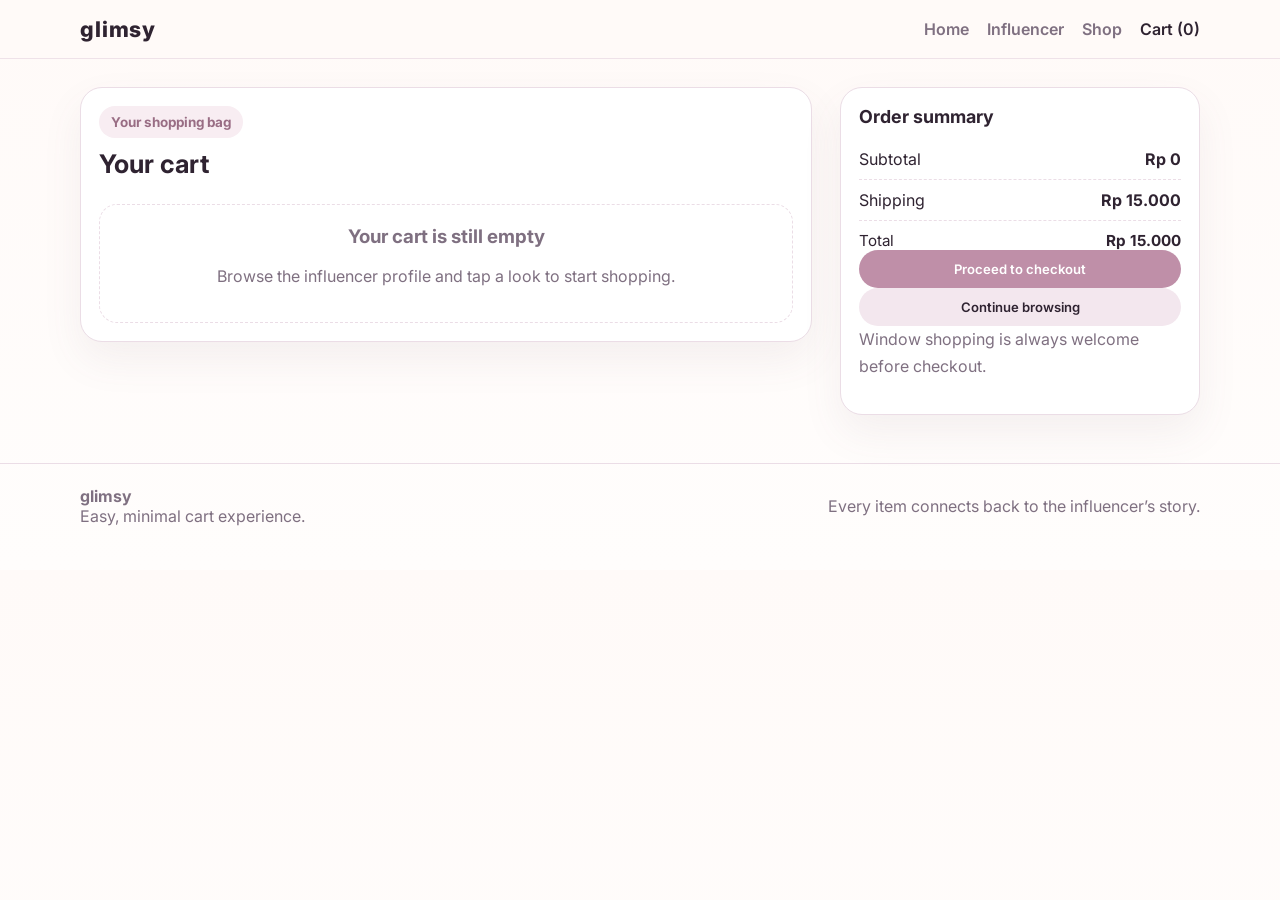
==== commit 3007fef5: "Cart page: fix h1 text, smaller heading + button fonts for web and mobile" ====
--- a/cart.html
+++ b/cart.html
@@ -31,7 +31,7 @@
           <div class="section-heading">
             <div>
               <span class="eyebrow">Your shopping bag</span>
-              <h1>Add to cart page</h1>
+              <h1>Your cart</h1>
             </div>
           </div>
           <div id="cart-items" class="cart-items"></div>
--- a/styles.css
+++ b/styles.css
@@ -475,6 +475,10 @@
 .reels-grid,
 .steps-grid {
   grid-template-columns: repeat(3, minmax(0, 1fr));
+}
+
+.card-grid.four-col {
+  grid-template-columns: repeat(4, minmax(0, 1fr));
 }
 
 .feed-card,
@@ -566,6 +570,37 @@
   color: var(--text);
 }
 
+/* Product name + price overlay inside video cards */
+.look-product-strip {
+  position: absolute;
+  bottom: 0;
+  left: 0;
+  right: 0;
+  z-index: 2;
+  padding: 10px 12px;
+  display: none; /* hidden on desktop — card-copy shows below */
+  flex-direction: column;
+  gap: 1px;
+  background: linear-gradient(to top, rgba(0,0,0,0.62) 0%, transparent 100%);
+}
+
+.look-product-name {
+  font-size: 0.82rem;
+  font-weight: 700;
+  color: white;
+  text-shadow: 0 1px 5px rgba(0,0,0,0.5);
+  white-space: nowrap;
+  overflow: hidden;
+  text-overflow: ellipsis;
+}
+
+.look-product-price {
+  font-size: 0.74rem;
+  font-weight: 600;
+  color: rgba(255,255,255,0.9);
+  text-shadow: 0 1px 4px rgba(0,0,0,0.4);
+}
+
 /* Instagram grid — 3 portrait columns */
 .ig-grid {
   display: grid;
@@ -724,6 +759,31 @@
   font-size: 0.75rem;
   font-weight: 800;
   margin: 12px;
+}
+
+/* Hide product badge — type is shown in meta list */
+body[data-page="product"] .badge {
+  display: none;
+}
+
+/* Look card meta: stars + price row */
+.look-card-meta {
+  display: flex;
+  align-items: center;
+  gap: 8px;
+  margin-top: 4px;
+  flex-wrap: wrap;
+}
+
+.look-card-stars {
+  display: flex;
+  gap: 1px;
+}
+
+.look-card-price {
+  font-size: 0.82rem;
+  font-weight: 700;
+  color: var(--text);
 }
 
 .creator-card {
@@ -982,9 +1042,12 @@
   align-items: center;
 }
 
+/* Desktop layout: avatar spans both rows col1; name-block + profile-main stack in col2 */
 .profile-avatar-large {
   width: 120px;
   height: 120px;
+  grid-row: 1 / 3;
+  grid-column: 1;
   margin: 0;
   border: 4px solid #fff;
   overflow: hidden;
@@ -992,6 +1055,32 @@
   flex-shrink: 0;
   align-self: center;
   box-shadow: 0 4px 18px rgba(0,0,0,0.12);
+}
+
+/* profile-name-block: col2 row1 */
+.profile-name-block {
+  grid-column: 2;
+  grid-row: 1;
+  align-self: end;
+}
+.profile-name-block h1 {
+  margin: 0 0 4px;
+}
+.profile-name-block p {
+  margin: 0;
+  color: var(--muted);
+  font-size: 0.95rem;
+}
+
+/* follow button row */
+.profile-top-actions {
+  margin-bottom: 6px;
+}
+
+/* profile-main: col2 row2 */
+.profile-main {
+  grid-column: 2;
+  grid-row: 2;
 }
 
 .profile-avatar-large img {
@@ -1043,6 +1132,11 @@
 .product-layout {
   grid-template-columns: 1.1fr 0.9fr;
   align-items: start;
+}
+
+/* Photo overlay: name+price shown inside image on mobile, hidden on desktop */
+.product-photo-info {
+  display: none;
 }
 
 .product-visual {
@@ -2188,6 +2282,116 @@
 .brand-arrow-prev { margin-right: 10px; }
 .brand-arrow-next { margin-left: 10px; }
 
+/* ─── Cart page ──────────────────────────────────────────────────────────── */
+body[data-page="cart"] h1 {
+  font-size: clamp(1.3rem, 2vw, 1.8rem);
+  margin-bottom: 8px;
+}
+
+body[data-page="cart"] .btn {
+  font-size: 0.82rem;
+  padding: 11px 16px;
+  font-weight: 600;
+}
+
+body[data-page="cart"] .summary-card h2 {
+  font-size: clamp(1rem, 1.4vw, 1.3rem);
+  margin-bottom: 12px;
+}
+
+body[data-page="cart"] .summary-row.total {
+  font-size: 0.95rem;
+}
+
+/* ─── Cart page ─ mobile ──────────────────────────────────────────────────── */
+@media (max-width: 640px) {
+  body[data-page="cart"] h1 {
+    font-size: 1.25rem;
+  }
+
+  body[data-page="cart"] .btn {
+    font-size: 0.8rem;
+    padding: 10px 14px;
+  }
+
+  body[data-page="cart"] .summary-card h2 {
+    font-size: 0.95rem;
+  }
+}
+
+.inf-product-grid {
+  display: flex;
+  flex-direction: row;
+  gap: 4px;
+  overflow-x: auto;
+  scroll-snap-type: x mandatory;
+  -webkit-overflow-scrolling: touch;
+  scrollbar-width: none;
+}
+.inf-product-grid::-webkit-scrollbar { display: none; }
+
+.inf-product-card {
+  display: block;
+  text-decoration: none;
+  color: inherit;
+  overflow: hidden;
+  flex: 0 0 calc(33.333% - 3px);
+  scroll-snap-align: start;
+}
+
+.inf-product-card:hover .inf-product-photo {
+  opacity: 0.9;
+}
+
+.inf-product-photo {
+  aspect-ratio: 3 / 4;
+  width: 100%;
+  background-color: #f5eef2;
+  transition: opacity 0.2s;
+}
+
+.inf-product-info {
+  padding: 5px 6px 7px;
+  background: #fff;
+}
+
+.inf-product-name {
+  font-size: 0.76rem;
+  font-weight: 600;
+  color: var(--text);
+  margin: 0 0 2px;
+  white-space: nowrap;
+  overflow: hidden;
+  text-overflow: ellipsis;
+  line-height: 1.3;
+}
+
+.inf-product-bottom {
+  display: flex;
+  align-items: center;
+  justify-content: space-between;
+  gap: 4px;
+}
+
+.inf-product-price {
+  font-size: 0.74rem;
+  font-weight: 700;
+  color: var(--text);
+}
+
+.inf-product-stars {
+  display: flex;
+  gap: 1px;
+}
+
+.ips-star {
+  font-size: 0.6rem;
+  color: #d9d9d9;
+}
+.ips-star.filled {
+  color: #f59e0b;
+}
+
 @media (max-width: 900px) {
   .hero-grid,
   .product-layout,
@@ -2199,6 +2403,10 @@
     grid-template-columns: 1fr;
   }
 
+  .card-grid.four-col {
+    grid-template-columns: repeat(2, 1fr);
+  }
+
   .ig-grid {
     grid-template-columns: repeat(3, minmax(0, 1fr));
   }
@@ -2314,3 +2522,960 @@
     font-size: 0.92rem;
   }
 }
+
+/* ═══════════════════════════════════════════════════════════════════════════
+   MOBILE POLISH — extra responsive refinements
+   ═══════════════════════════════════════════════════════════════════════════ */
+
+/* ─── Tablet (≤ 900px) additions ──────────────────────────────────────────── */
+@media (max-width: 900px) {
+  /* Stack the filter pills above the sort dropdown on shop page */
+  .shop-toolbar {
+    flex-direction: column;
+    align-items: flex-start;
+    gap: 10px;
+  }
+  .shop-sort select {
+    max-width: 260px;
+  }
+
+  /* Influencer filter toolbar: scroll horizontally on smaller screens */
+  .inf-list-toolbar {
+    overflow-x: auto;
+    -webkit-overflow-scrolling: touch;
+    padding-bottom: 4px;
+  }
+
+  /* Reduce page header h1 on tablet */
+  .shop-page-header h1,
+  .inf-list-header h1 {
+    font-size: 1.75rem;
+  }
+}
+
+/* ─── Mobile (≤ 640px) additions ──────────────────────────────────────────── */
+@media (max-width: 640px) {
+  /* === Navigation: stay horizontal (override the column-stack) === */
+  .nav-wrap {
+    flex-direction: row;
+    align-items: center;
+    padding: 12px 0;
+    gap: 0;
+  }
+  .brand {
+    font-size: 1.05rem;
+  }
+  .nav-links {
+    gap: 10px;
+    flex-wrap: nowrap;
+  }
+  .nav-links a {
+    font-size: 0.75rem;
+  }
+
+  /* === Signup bar: stack vertically === */
+  .signup-bar-inner {
+    flex-direction: column;
+    align-items: stretch;
+    gap: 10px;
+    padding: 12px 40px 12px 14px;
+    text-align: center;
+  }
+  .signup-bar-text {
+    justify-content: center;
+    white-space: normal;
+    flex-wrap: wrap;
+    font-size: 0.78rem;
+  }
+  .signup-bar-form {
+    justify-content: center;
+    width: 100%;
+  }
+  .signup-bar-input {
+    flex: 1;
+    width: auto;
+    min-width: 0;
+    font-size: 0.78rem;
+  }
+  .signup-bar-btn {
+    padding: 9px 16px;
+    font-size: 0.78rem;
+  }
+  .signup-bar-success {
+    flex-direction: column;
+    align-items: center;
+    gap: 8px;
+    padding: 12px 40px 12px 14px;
+    font-size: 0.82rem;
+    text-align: center;
+  }
+
+  /* === Shop & influencer page headers === */
+  .shop-page-header,
+  .inf-list-header {
+    padding: 20px 0 0;
+    margin-bottom: 14px;
+  }
+  .shop-page-header h1,
+  .inf-list-header h1 {
+    font-size: 1.4rem;
+  }
+  .shop-page-header p,
+  .inf-list-header p {
+    font-size: 0.88rem;
+  }
+
+  /* === Category filter pills === */
+  .cat-pill {
+    padding: 7px 13px;
+    font-size: 0.78rem;
+  }
+
+  /* === Filter pill rows: scroll horizontally instead of wrapping === */
+  .shop-toolbar .cat-filters,
+  .inf-list-toolbar .cat-filters {
+    flex-wrap: nowrap;
+    overflow-x: auto;
+    -webkit-overflow-scrolling: touch;
+    padding-bottom: 6px;
+    scrollbar-width: none;
+    width: 100%;
+  }
+  .shop-toolbar .cat-filters::-webkit-scrollbar,
+  .inf-list-toolbar .cat-filters::-webkit-scrollbar {
+    display: none;
+  }
+
+  /* === Shop toolbar gap on mobile === */
+  .shop-toolbar {
+    gap: 8px;
+  }
+
+  /* === Profile: smaller avatar, tighter padding === */
+  .profile-avatar-large {
+    width: 76px;
+    height: 76px;
+  }
+  .profile-box {
+    padding: 16px;
+    gap: 12px;
+  }
+
+  /* === Hero slide: tighter padding & smaller CTA === */
+  .hero-slide-content {
+    padding: 16px 16px 20px;
+  }
+  .hero-slide-sub {
+    font-size: 0.82rem;
+    margin-bottom: 12px;
+  }
+  .hero-slide-btn {
+    padding: 9px 18px;
+    font-size: 0.82rem;
+  }
+
+  /* === Brand strip: hide arrows, smaller tiles, native swipe === */
+  .brand-arrow {
+    display: none;
+  }
+  .brand-strip {
+    scroll-snap-type: x mandatory;
+    padding: 4px 0 10px;
+  }
+  .brand-tile {
+    scroll-snap-align: start;
+    min-width: 128px;
+    max-width: 128px;
+  }
+
+  /* === Influencer listing card === */
+  .inf-card-body {
+    padding: 34px 14px 14px;
+  }
+  .inf-card-name {
+    font-size: 0.94rem;
+  }
+
+  /* === Section heading alignment === */
+  .section-heading {
+    align-items: flex-start;
+  }
+
+  /* === Footer === */
+  .footer-wrap {
+    flex-direction: column;
+    align-items: flex-start;
+    padding: 18px 0 22px;
+    gap: 8px;
+    font-size: 0.88rem;
+  }
+
+  /* === Reviews layout === */
+  .review-card {
+    padding: 16px;
+  }
+
+  /* === Influencer profile page — mobile overrides === */
+
+  /* ── Full-bleed container: remove side padding ── */
+  body[data-page="influencer"] .page-shell > .container {
+    width: 100%;
+    padding: 0;
+    margin: 0;
+    max-width: 100%;
+  }
+  body[data-page="influencer"] .page-shell {
+    padding: 0;
+  }
+
+  /* ── Banner: portrait poster, edge-to-edge, no radius ── */
+  .profile-hero {
+    border-radius: 0;
+    border-left: none;
+    border-right: none;
+    border-top: none;
+    box-shadow: none;
+  }
+  .profile-hero .hero-slider {
+    height: unset !important;
+    aspect-ratio: 3 / 4;
+    border-radius: 0;
+  }
+  .profile-hero .hero-slides,
+  .profile-hero .hero-slide {
+    height: 100%;
+  }
+
+  /* ── Profile box: avatar + name inline, rest below ── */
+  .profile-box {
+    grid-template-columns: auto 1fr;
+    align-items: center;
+    padding: 14px 16px 16px;
+    gap: 10px;
+    row-gap: 0;
+  }
+  /* avatar: row 1 col 1, no row-span on mobile */
+  .profile-avatar-large {
+    width: 56px;
+    height: 56px;
+    grid-row: 1;
+    grid-column: 1;
+    align-self: center;
+  }
+  /* name+handle: row 1 col 2 */
+  .profile-name-block {
+    grid-row: 1;
+    grid-column: 2;
+    align-self: center;
+  }
+  .profile-name-block h1 {
+    font-size: 1rem;
+    margin-bottom: 2px;
+    line-height: 1.2;
+  }
+  .profile-name-block p {
+    font-size: 0.74rem;
+  }
+  /* profile-main: row 2, spans both columns */
+  .profile-main {
+    grid-row: 2;
+    grid-column: 1 / -1;
+    padding-top: 12px;
+  }
+  .profile-top-actions {
+    margin-bottom: 10px;
+  }
+  .profile-top-actions .btn {
+    padding: 7px 18px;
+    font-size: 0.8rem;
+  }
+  .profile-stats {
+    gap: 10px;
+    font-size: 0.78rem;
+    margin: 0 0 8px;
+  }
+  .profile-bio {
+    font-size: 0.8rem;
+    line-height: 1.5;
+    margin: 0 0 10px;
+  }
+  .chip-row {
+    flex-wrap: nowrap;
+    overflow-x: auto;
+    -webkit-overflow-scrolling: touch;
+    padding-bottom: 4px;
+    scrollbar-width: none;
+    gap: 6px;
+  }
+  .chip-row::-webkit-scrollbar { display: none; }
+  .chip {
+    font-size: 0.72rem;
+    padding: 5px 11px;
+    white-space: nowrap;
+  }
+
+  /* ── Section headings: add back padding when inside bleed layout ── */
+  body[data-page="influencer"] .section-block {
+    padding-left: 0;
+    padding-right: 0;
+  }
+  body[data-page="influencer"] .section-heading {
+    padding: 0 16px;
+  }
+  body[data-page="influencer"] .promo-banner-wrap {
+    padding: 0;
+  }
+  body[data-page="influencer"] .promo-banner {
+    border-radius: 0;
+    box-shadow: none;
+    padding: 0;
+    background: linear-gradient(135deg, #3d1a4a 0%, #7b3a6b 50%, #bf6f99 100%);
+    position: relative;
+  }
+  body[data-page="influencer"] .promo-display {
+    flex-direction: row;
+    align-items: center;
+    gap: 10px;
+    padding: 14px 16px;
+  }
+  body[data-page="influencer"] .promo-left {
+    flex-direction: row;
+    align-items: center;
+    gap: 10px;
+    flex: 1;
+    min-width: 0;
+  }
+  body[data-page="influencer"] .promo-icon {
+    font-size: 1.4rem;
+    flex-shrink: 0;
+  }
+  body[data-page="influencer"] .promo-main {
+    font-size: 0.9rem;
+    letter-spacing: 0.02em;
+    line-height: 1.2;
+    white-space: nowrap;
+  }
+  body[data-page="influencer"] .promo-sub {
+    font-size: 0.74rem;
+    opacity: 0.85;
+  }
+  body[data-page="influencer"] .promo-cta-btn {
+    padding: 8px 16px;
+    font-size: 0.78rem;
+    font-weight: 700;
+    border-radius: 999px;
+    background: white;
+    color: #7b3a6b;
+    border: none;
+    flex-shrink: 0;
+    width: auto;
+  }
+  body[data-page="influencer"] .promo-edit-btn {
+    display: none;
+  }
+
+  /* ── Instagram section heading: single compact row ── */
+  body[data-page="influencer"] #instagram-section {
+    padding-top: 14px;
+    padding-bottom: 0;
+  }
+  body[data-page="influencer"] #instagram-section .section-heading {
+    flex-direction: row;
+    align-items: center;
+    justify-content: space-between;
+    flex-wrap: nowrap;
+    gap: 8px;
+    margin-bottom: 10px;
+    padding: 0 16px;
+  }
+  /* hide the "Latest from Instagram" eyebrow tag — saves a full line */
+  body[data-page="influencer"] #instagram-section .section-heading .eyebrow {
+    display: none;
+  }
+  body[data-page="influencer"] #instagram-section .section-heading h2 {
+    font-size: 0.95rem;
+    font-weight: 700;
+    margin: 0;
+    line-height: 1;
+  }
+  /* "View on Instagram →" — plain small text link, no pill */
+  body[data-page="influencer"] #instagram-section .text-link {
+    font-size: 0.74rem;
+    font-weight: 600;
+    color: var(--primary);
+    white-space: nowrap;
+    text-decoration: none;
+    flex-shrink: 0;
+  }
+
+  /* ── Instagram grid: edge-to-edge, 2-col, no gap, square, no radius ── */
+  body[data-page="influencer"] .ig-grid {
+    grid-template-columns: repeat(2, 1fr);
+    gap: 0;
+    border-radius: 0;
+    margin: 0;
+  }
+  body[data-page="influencer"] .ig-card {
+    border-radius: 0;
+    aspect-ratio: 1 / 1;
+    border: none;
+  }
+  /* Hide the label badges (OOTD, Batik OOTD, etc.) on mobile */
+  body[data-page="influencer"] .ig-card .ig-badge {
+    display: none;
+  }
+
+  /* ── Her Looks videos: edge-to-edge, no gap, no radius ── */
+
+  /* Section heading: 1 row, compact */
+  body[data-page="influencer"] .tinted-section .section-heading {
+    padding: 0 16px;
+    margin-bottom: 12px;
+    flex-direction: row;
+    align-items: center;
+    justify-content: space-between;
+    flex-wrap: nowrap;
+    gap: 8px;
+  }
+  body[data-page="influencer"] .tinted-section .section-heading .eyebrow {
+    display: none;
+  }
+  body[data-page="influencer"] .tinted-section .section-heading h2 {
+    font-size: 0.88rem;
+    font-weight: 700;
+    margin: 0;
+    line-height: 1;
+    white-space: nowrap;
+    overflow: hidden;
+    text-overflow: ellipsis;
+  }
+
+  body[data-page="influencer"] .card-grid.four-col {
+    grid-template-columns: repeat(2, 1fr);
+    gap: 0;
+    margin: 0;
+  }
+  body[data-page="influencer"] .card-grid.four-col .look-card {
+    border-radius: 0;
+  }
+  body[data-page="influencer"] .card-grid.four-col .visual,
+  body[data-page="influencer"] .card-grid.four-col .portrait-card {
+    border-radius: 0;
+    border: none;
+  }
+  body[data-page="influencer"] .card-grid.four-col .card-photo {
+    border-radius: 0;
+  }
+
+  /* Hide badges and look-label tag on mobile */
+  body[data-page="influencer"] .card-grid.four-col .badge,
+  body[data-page="influencer"] .card-grid.four-col .look-label {
+    display: none;
+  }
+
+  /* Hide below-card name/price (desktop-only class) */
+  body[data-page="influencer"] .desktop-only {
+    display: none;
+  }
+
+  /* Show overlay strip inside video */
+  body[data-page="influencer"] .look-product-strip {
+    display: flex;
+  }
+  body[data-page="influencer"] .brand-strip-wrap {
+    display: block;
+    padding: 0;
+  }
+  body[data-page="influencer"] .brand-arrow {
+    display: none;
+  }
+  body[data-page="influencer"] .brand-strip {
+    display: grid;
+    grid-template-columns: repeat(4, 1fr);
+    gap: 0;
+    overflow: visible;
+    padding: 0;
+  }
+  body[data-page="influencer"] .brand-tile {
+    width: 100%;
+    min-width: unset;
+    max-width: unset;
+    border-radius: 0;
+    box-shadow: none;
+    aspect-ratio: 1 / 1;
+    transition: none;
+  }
+  body[data-page="influencer"] .brand-tile-logo {
+    width: 28px;
+    height: 28px;
+    font-size: 0.82rem;
+  }
+  body[data-page="influencer"] .brand-tile-name {
+    font-size: 0.68rem;
+    letter-spacing: 0.02em;
+  }
+  body[data-page="influencer"] .brand-tile-overlay {
+    padding: 8px;
+    gap: 2px;
+  }
+
+  /* Compact Portfolio section heading */
+  body[data-page="influencer"] #portfolio-section {
+    padding-top: 14px;
+    padding-bottom: 0;
+  }
+  body[data-page="influencer"] #portfolio-section .section-heading {
+    flex-direction: row;
+    align-items: center;
+    justify-content: space-between;
+    flex-wrap: nowrap;
+    padding: 0 16px;
+    margin-bottom: 4px;
+    gap: 8px;
+  }
+  body[data-page="influencer"] #portfolio-section .section-heading .eyebrow {
+    display: none;
+  }
+  body[data-page="influencer"] #portfolio-section .section-heading h2 {
+    font-size: 0.88rem;
+    font-weight: 700;
+    margin: 0;
+    line-height: 1;
+  }
+
+  /* Shop her picks grid: 2-col, full-bleed, no radius */
+  body[data-page="influencer"] #inf-shop-section {
+    padding-left: 0;
+    padding-right: 0;
+  }
+  body[data-page="influencer"] #inf-shop-section .section-heading {
+    padding: 0 14px;
+    margin-bottom: 8px;
+  }
+  body[data-page="influencer"] #inf-shop-section .section-heading h2 {
+    font-size: 0.88rem;
+    font-weight: 700;
+    margin: 0;
+    line-height: 1;
+  }
+  body[data-page="influencer"] #inf-shop-section .section-heading .eyebrow {
+    display: none;
+  }
+  body[data-page="influencer"] .inf-product-grid {
+    gap: 3px;
+  }
+  body[data-page="influencer"] .inf-product-card {
+    flex: 0 0 calc(33.333% - 2px);
+  }
+  body[data-page="influencer"] .inf-product-info {
+    padding: 4px 6px 6px;
+  }
+  body[data-page="influencer"] .inf-product-name {
+    font-size: 0.72rem;
+  }
+  body[data-page="influencer"] .inf-product-price {
+    font-size: 0.7rem;
+  }
+  body[data-page="influencer"] .ips-star {
+    font-size: 0.55rem;
+  }
+}
+
+
+/* --------------------------------------------------------------
+   INFLUENCER PAGE � DESKTOP FULL-BLEED STYLE
+   Edge-to-edge, no gaps, no rounded corners, responsive fonts
+   -------------------------------------------------------------- */
+@media (min-width: 641px) {
+
+  /* Constrained centered container — not full-bleed on wide screens */
+  body[data-page="influencer"] .page-shell > .container {
+    width: 100%;
+    max-width: 1280px;
+    margin: 0 auto;
+    padding: 0 24px;
+  }
+
+  /* Profile hero: no card styling */
+  body[data-page="influencer"] .profile-hero {
+    border-radius: 0;
+    border: none;
+    box-shadow: none;
+  }
+
+  /* Hero slider: proportional height, capped */
+  body[data-page="influencer"] .hero-slider {
+    height: clamp(280px, 42vw, 520px);
+    border-radius: 8px;
+    overflow: hidden;
+  }
+
+  /* Profile box: normal padding — container already has side padding */
+  body[data-page="influencer"] .profile-box {
+    padding: 20px 0;
+  }
+
+  /* Profile name: tame the big h1 */
+  body[data-page="influencer"] .profile-name-block h1 {
+    font-size: clamp(1.3rem, 2vw, 1.8rem);
+  }
+
+  /* Section blocks: small horizontal padding */
+  body[data-page="influencer"] .section-block {
+    padding-left: 0;
+    padding-right: 0;
+  }
+
+  /* Section headings: no extra inset — container already has padding */
+  body[data-page="influencer"] .section-block .section-heading {
+    padding-left: 0;
+    padding-right: 0;
+  }
+
+  /* Section h2: responsive, not oversized */
+  body[data-page="influencer"] .section-block h2 {
+    font-size: clamp(1rem, 1.5vw, 1.4rem);
+  }
+
+  /* Instagram grid: tiny gap, slight radius */
+  body[data-page="influencer"] .ig-grid {
+    gap: 3px;
+  }
+  body[data-page="influencer"] .ig-card {
+    border-radius: 4px;
+  }
+
+  /* Her Looks video grid: small gap */
+  body[data-page="influencer"] .card-grid.four-col {
+    gap: 6px;
+  }
+  body[data-page="influencer"] .card-grid.four-col .visual.portrait-card {
+    border-radius: 6px;
+  }
+
+  /* Show product overlay inside video on desktop too */
+  body[data-page="influencer"] .look-product-strip {
+    display: flex;
+  }
+
+  /* Brand strip: grid layout, no scroll arrows, no radius */
+  body[data-page="influencer"] .brand-arrow {
+    display: none;
+  }
+  body[data-page="influencer"] .brand-strip-wrap {
+    display: block;
+  }
+  body[data-page="influencer"] .brand-strip {
+    display: grid;
+    grid-template-columns: repeat(8, 1fr);
+    gap: 0;
+    overflow: visible;
+    padding: 0;
+  }
+  body[data-page="influencer"] .brand-tile {
+    border-radius: 0;
+    box-shadow: none;
+    min-width: unset;
+    max-width: unset;
+    width: 100%;
+    flex-shrink: unset;
+  }
+  body[data-page="influencer"] .brand-tile:hover {
+    transform: scale(1.03);
+    box-shadow: none;
+  }
+
+  /* Promo banner: slight radius */
+  body[data-page="influencer"] .promo-banner-wrap {
+    padding: 0;
+  }
+  body[data-page="influencer"] .promo-banner {
+    border-radius: 8px;
+    box-shadow: none;
+  }
+
+  /* Product scroll strip: show 5 cards on desktop */
+  body[data-page="influencer"] .inf-product-card {
+    flex: 0 0 calc(20% - 4px);
+  }
+}
+
+/* --------------------------------------------------------------
+   PRODUCT PAGE � MOBILE FULL-BLEED STYLE (max-width: 640px)
+   -------------------------------------------------------------- */
+@media (max-width: 640px) {
+
+  /* Full-width container */
+  body[data-page="product"] .page-shell > .container {
+    width: 100%;
+    max-width: 100%;
+    padding: 0;
+  }
+
+  /* Stack gallery above details, no gap between them */
+  body[data-page="product"] .product-layout {
+    grid-template-columns: 1fr;
+    gap: 0;
+  }
+
+  /* Gallery: full-bleed, portrait ratio, no radius */
+  body[data-page="product"] .product-gallery {
+    padding: 0;
+  }
+  body[data-page="product"] .product-visual {
+    border-radius: 0;
+    border: none;
+    min-height: unset;
+    aspect-ratio: 4 / 3;
+    width: 100%;
+    position: relative;
+  }
+
+  /* Photo overlay: title + price on top of image */
+  body[data-page="product"] .product-photo-info {
+    display: flex;
+    flex-direction: column;
+    position: absolute;
+    bottom: 0;
+    left: 0;
+    right: 0;
+    padding: 48px 14px 12px;
+    background: linear-gradient(to top, rgba(0,0,0,0.72) 0%, transparent 100%);
+    gap: 2px;
+    z-index: 2;
+  }
+  body[data-page="product"] .product-photo-name {
+    font-size: 1.3rem;
+    color: #fff;
+    font-weight: 800;
+    margin: 0;
+    line-height: 1.15;
+  }
+  body[data-page="product"] .product-photo-price {
+    font-size: 0.95rem;
+    color: rgba(255,255,255,0.92);
+    font-weight: 700;
+    margin: 0;
+  }
+
+  /* Thumbnails: compact 3-col grid directly under image */
+  body[data-page="product"] .thumb-row {
+    display: grid;
+    grid-template-columns: repeat(3, 1fr);
+    gap: 3px;
+    margin-top: 3px;
+    padding: 0;
+  }
+  body[data-page="product"] .thumb-card {
+    min-height: 48px;
+    border-radius: 0;
+    aspect-ratio: unset;
+  }
+
+  /* Details panel: flat, full width, tighter padding */
+  body[data-page="product"] .product-details {
+    border-radius: 0;
+    border: none;
+    box-shadow: none;
+    padding: 14px 16px 16px;
+  }
+
+  /* Hide title and price from details — shown in photo overlay */
+  body[data-page="product"] .product-details h1,
+  body[data-page="product"] .product-details .price-tag {
+    display: none;
+  }
+
+  /* Description copy: tighter */
+  body[data-page="product"] .product-copy {
+    font-size: 0.86rem;
+    line-height: 1.55;
+    margin-bottom: 0;
+  }
+
+  /* Meta list: compact */
+  body[data-page="product"] .meta-list {
+    font-size: 0.82rem;
+    gap: 5px;
+    margin: 10px 0;
+  }
+
+  /* Size pills: slightly smaller */
+  body[data-page="product"] .size-row {
+    gap: 7px;
+    margin-bottom: 10px;
+  }
+  body[data-page="product"] .size-pill {
+    padding: 7px 12px;
+    font-size: 0.83rem;
+  }
+
+  /* CTA buttons */
+  body[data-page="product"] .cta-column {
+    gap: 8px;
+    margin: 10px 0;
+  }
+  body[data-page="product"] .cta-column .btn {
+    padding: 13px 16px;
+    font-size: 0.9rem;
+  }
+
+  /* Note / Why users love it */
+  body[data-page="product"] .note-box {
+    border-radius: 10px;
+    padding: 11px 13px;
+  }
+  body[data-page="product"] .note-box strong {
+    font-size: 0.88rem;
+  }
+  body[data-page="product"] .note-box p {
+    font-size: 0.81rem;
+    margin: 3px 0 0;
+  }
+
+  /* Reviews section heading */
+  body[data-page="product"] #reviews-section {
+    padding: 14px 14px 18px;
+  }
+  body[data-page="product"] #reviews-section h2 {
+    font-size: 0.95rem;
+    margin-bottom: 2px;
+  }
+  body[data-page="product"] #reviews-section .eyebrow {
+    font-size: 0.72rem;
+    padding: 3px 9px;
+    margin-bottom: 5px;
+  }
+
+  /* Reviews layout: tight gap */
+  body[data-page="product"] .reviews-layout {
+    gap: 12px;
+  }
+
+  /* Summary panel: compact */
+  body[data-page="product"] .reviews-summary {
+    border-radius: 12px;
+    padding: 12px 14px;
+    box-shadow: none;
+  }
+  body[data-page="product"] .rev-avg-score {
+    font-size: 2rem;
+    margin-bottom: 3px;
+  }
+  body[data-page="product"] .rev-avg-stars {
+    gap: 2px;
+    margin-bottom: 3px;
+  }
+  body[data-page="product"] .rev-star {
+    font-size: 0.9rem;
+  }
+  body[data-page="product"] .rev-avg-label {
+    font-size: 0.72rem;
+    margin-bottom: 12px;
+  }
+  body[data-page="product"] .rev-bar-row {
+    margin-bottom: 5px;
+    gap: 7px;
+  }
+  body[data-page="product"] .rev-bar-label {
+    font-size: 0.7rem;
+    min-width: 18px;
+  }
+  body[data-page="product"] .rev-bar-track {
+    height: 5px;
+  }
+  body[data-page="product"] .rev-bar-count {
+    font-size: 0.68rem;
+  }
+
+  /* Individual review cards */
+  body[data-page="product"] .reviews-list {
+    gap: 10px;
+  }
+  body[data-page="product"] .review-card {
+    padding: 12px 13px;
+    border-radius: 12px;
+    box-shadow: none;
+  }
+  body[data-page="product"] .review-card-top {
+    gap: 9px;
+    margin-bottom: 7px;
+  }
+  body[data-page="product"] .review-avatar {
+    width: 32px;
+    height: 32px;
+    font-size: 0.78rem;
+  }
+  body[data-page="product"] .review-author {
+    font-size: 0.8rem;
+  }
+  body[data-page="product"] .review-date {
+    font-size: 0.7rem;
+  }
+  body[data-page="product"] .r-star {
+    font-size: 0.72rem;
+  }
+  body[data-page="product"] .review-verified {
+    font-size: 0.65rem;
+    padding: 1px 7px;
+    margin-top: 4px;
+  }
+  body[data-page="product"] .review-body {
+    font-size: 0.8rem;
+    line-height: 1.5;
+  }
+
+  /* "Complete the look" — horizontal scroll strip, full-bleed */
+  body[data-page="product"] .section-block:not(#reviews-section) {
+    padding: 16px 0 20px;
+  }
+  body[data-page="product"] .section-block:not(#reviews-section) .section-heading {
+    padding: 0 14px;
+  }
+  body[data-page="product"] .section-block:not(#reviews-section) h2 {
+    font-size: 0.9rem;
+  }
+  body[data-page="product"] .section-block:not(#reviews-section) .eyebrow {
+    font-size: 0.72rem;
+    padding: 3px 9px;
+    margin-bottom: 5px;
+  }
+  body[data-page="product"] .card-grid.three-col {
+    display: flex;
+    flex-direction: row;
+    flex-wrap: nowrap;
+    overflow-x: auto;
+    gap: 0;
+    scrollbar-width: none;
+    -ms-overflow-style: none;
+    scroll-snap-type: x mandatory;
+  }
+  body[data-page="product"] .card-grid.three-col::-webkit-scrollbar {
+    display: none;
+  }
+  body[data-page="product"] .card-grid.three-col .feed-card {
+    flex: 0 0 72vw;
+    scroll-snap-align: start;
+    border-radius: 0;
+    border-right: 1px solid var(--line);
+  }
+  body[data-page="product"] .card-grid.three-col .feed-card:last-child {
+    border-right: none;
+  }
+  body[data-page="product"] .card-grid.three-col .visual {
+    min-height: unset;
+    aspect-ratio: 3 / 4;
+    border-radius: 0;
+  }
+  body[data-page="product"] .card-grid.three-col .card-copy {
+    padding: 9px 12px 12px;
+  }
+  body[data-page="product"] .card-grid.three-col .card-copy h3 {
+    font-size: 0.83rem;
+    margin-bottom: 2px;
+  }
+  body[data-page="product"] .card-grid.three-col .card-copy p {
+    font-size: 0.75rem;
+    line-height: 1.4;
+  }
+}
